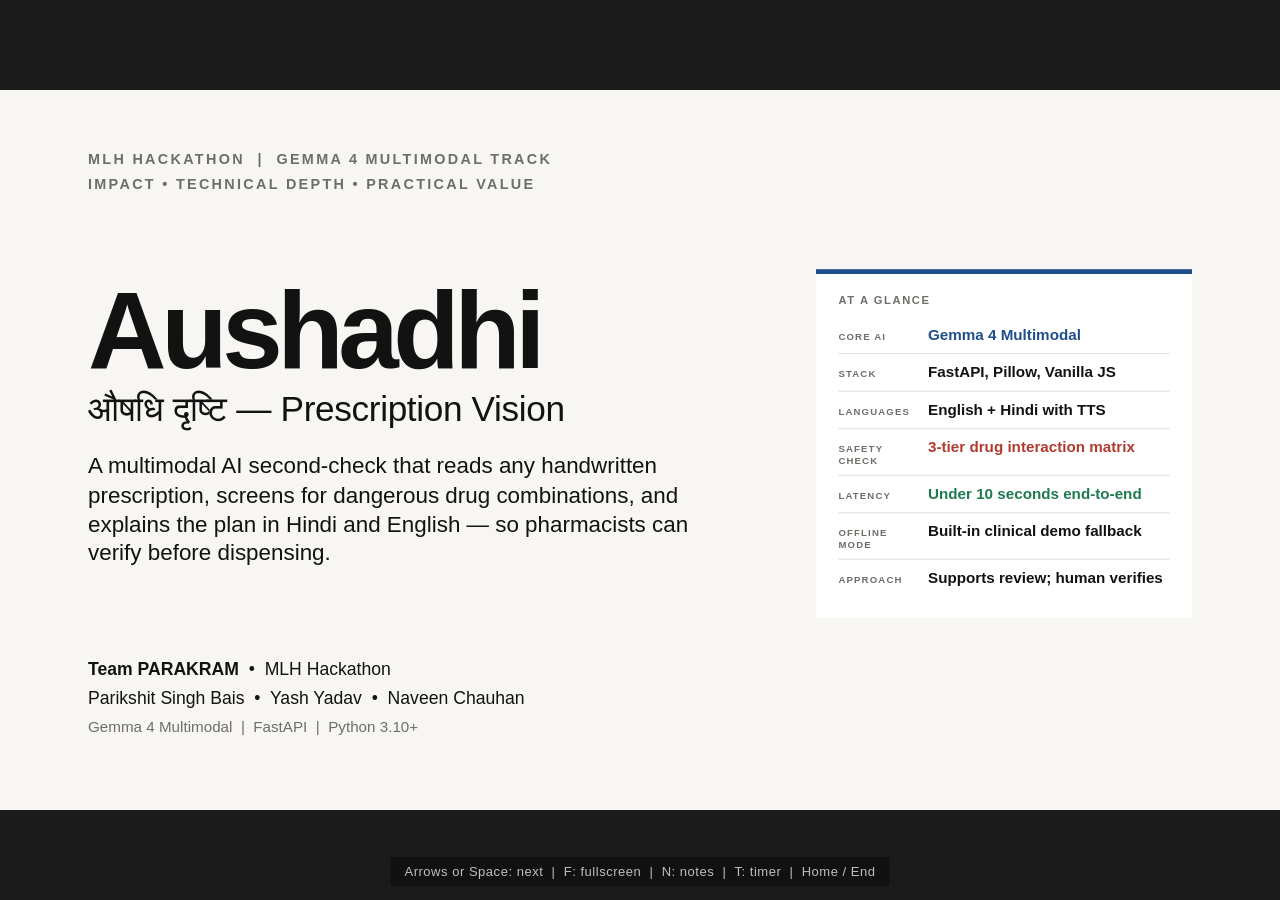
==== presentation/AushadhiDrishti_Pitch.html @ d23958fc "Final : App Completion" ====
<!DOCTYPE html>
<html lang="en">
<head>
<meta charset="utf-8">
<meta name="viewport" content="width=device-width, initial-scale=1">
<title>AushadhiDrishti | MLH Hackathon | Gemma 4 Multimodal</title>
<style>
:root{
  --bg:#F7F6F2;--ink:#121212;--mute:#6E6E69;--rule:#D9D7CF;--card:#FFFFFF;
  --blue:#1F4E8C;--blue-l:#8FAAD0;--blue-t:#E8EEF7;
  --green:#1E7A4F;--red:#B23A2E;--amber:#C97B1A;
  --font:"Inter","Segoe UI","Helvetica Neue",Arial,sans-serif;
  --mono:"Cascadia Mono",Consolas,"SF Mono",Menlo,monospace;
}
*{box-sizing:border-box;margin:0;padding:0}
html,body{height:100%;background:#1b1b1b;overflow:hidden;font-family:var(--font);color:var(--ink)}
body{-webkit-font-smoothing:antialiased;font-variant-numeric:tabular-nums}

#stage{position:fixed;left:50%;top:50%;width:1600px;height:900px;transform-origin:center center;background:var(--bg);overflow:hidden}
.slide{position:absolute;inset:0;padding:72px 110px 88px;display:none;flex-direction:column}
.slide.active{display:flex;animation:fade .3s ease both}
@keyframes fade{from{opacity:0}to{opacity:1}}
.notes{display:none}
.kicker{font-size:18px;letter-spacing:.16em;text-transform:uppercase;color:var(--mute);font-weight:600;margin-bottom:14px}
h2{font-size:52px;line-height:1.1;font-weight:600;letter-spacing:-.02em;max-width:1380px;margin-bottom:32px}
h3{font-size:26px;font-weight:600;letter-spacing:-.01em}
p{font-size:27px;line-height:1.4}
.mute{color:var(--mute)}
.b{color:var(--blue)}.g{color:var(--green)}.r{color:var(--red)}.a{color:var(--amber)}
.fill{flex:1}

.chrome{position:absolute;left:110px;right:110px;bottom:28px;display:flex;justify-content:space-between;font-size:15px;color:var(--mute);letter-spacing:.04em;z-index:5}
.progress{position:absolute;left:0;bottom:0;height:4px;background:var(--blue);width:0;transition:width .3s ease;z-index:6}
#stage.cover .chrome,#stage.cover .progress{display:none}
#timer{position:absolute;top:20px;right:32px;font-size:15px;color:var(--mute);letter-spacing:.06em;display:none;z-index:7}
#timer.on{display:block}

[data-f]{opacity:0;transition:opacity .4s ease}
[data-f].on{opacity:1}
.rise{transform:translateY(24px);transition:opacity .5s ease,transform .65s cubic-bezier(.2,.7,.2,1)}
.rise.on{transform:none}
[data-f].stagger{opacity:1}
.stagger>*{opacity:0;transform:translateY(20px);transition:opacity .45s ease,transform .6s cubic-bezier(.2,.7,.2,1)}
.stagger.on>*{opacity:1;transform:none}
.stagger.on>*:nth-child(2){transition-delay:.1s}
.stagger.on>*:nth-child(3){transition-delay:.2s}
.stagger.on>*:nth-child(4){transition-delay:.3s}
.stagger.on>*:nth-child(5){transition-delay:.4s}
.stagger.on>*:nth-child(6){transition-delay:.5s}

@keyframes up{from{opacity:0;transform:translateY(16px)}to{opacity:1;transform:none}}
.slide.active .kicker{animation:up .45s ease both}
.slide.active h2{animation:up .55s ease .07s both}

/* ============ COVER ============ */
.cover-wrap{display:flex;flex:1;gap:60px}
.cl{flex:1;display:flex;flex-direction:column;justify-content:space-between}
.event{font-size:18px;letter-spacing:.16em;text-transform:uppercase;font-weight:600;color:var(--mute);line-height:1.7}
.cover-name{font-size:136px;line-height:.88;font-weight:700;letter-spacing:-.05em}
.cover-name span{font-size:44px;display:block;letter-spacing:-.01em;font-weight:500;margin-top:12px;line-height:1.15}
.cover-sub{font-size:28px;line-height:1.3;max-width:820px;margin-top:28px}
.authors{font-size:22px;line-height:1.6}
.authors .mute{font-size:19px}
.cr{width:470px;display:flex;align-items:center}
.infocard{background:#fff;width:100%;padding:24px 28px 28px;border-top:6px solid var(--blue)}
.infocard .fn{font-size:14px;letter-spacing:.14em;text-transform:uppercase;color:var(--mute);font-weight:600;margin-bottom:14px}
.infocard .row{display:flex;align-items:baseline;gap:12px;padding:11px 0;border-bottom:1px solid var(--rule)}
.infocard .row:last-child{border-bottom:none}
.infocard .label{font-size:12px;letter-spacing:.12em;text-transform:uppercase;color:var(--mute);font-weight:600;flex-shrink:0;width:100px}
.infocard .val{font-size:19px;font-weight:600;line-height:1.25}
.slide.active .cover-sub{animation:up .75s ease .22s both}
.slide.active .cover-name{animation:up .75s ease both}
.slide.active .authors,.slide.active .event{animation:up .75s ease .38s both}

/* ============ STAT BAND ============ */
.stat-band{display:grid;grid-template-columns:repeat(4,1fr);column-gap:0;margin-bottom:30px}
.stat-cell{padding:24px 28px 26px;border-left:1px solid var(--rule)}
.stat-cell:first-child{border-left:none}
.stat-cell .num{font-size:56px;font-weight:700;letter-spacing:-.03em;line-height:1;margin-bottom:8px}
.stat-cell .num.r{color:var(--red)}.stat-cell .num.b{color:var(--blue)}.stat-cell .num.a{color:var(--amber)}.stat-cell .num.g{color:var(--green)}
.stat-cell .desc{font-size:20px;line-height:1.35;color:var(--mute)}
.stat-cell .src{font-size:13px;color:#aaa;margin-top:6px;letter-spacing:.02em}

/* ============ HOOKBAND ============ */
.hookband{background:var(--ink);color:#fff;padding:22px 36px;display:flex;align-items:baseline;gap:22px}
.hookband .k2{font-size:16px;letter-spacing:.16em;text-transform:uppercase;color:#bdbbb2;font-weight:600;flex-shrink:0}
.hookband .v{font-size:32px;font-weight:700;letter-spacing:-.02em;line-height:1.3}
.hookband .v span{color:var(--blue-l)}

/* ============ 2-COL LAYOUT ============ */
.two-col{display:grid;grid-template-columns:1fr 1fr;column-gap:60px;flex:1}
.two-col-wide{display:grid;grid-template-columns:580px 1fr;column-gap:60px;flex:1}

/* ============ LADDER ============ */
.ladder{position:relative;padding-left:64px}
.ladder::before{content:"";position:absolute;left:20px;top:6px;bottom:6px;border-left:2px solid var(--ink)}
.ladder::after{content:"";position:absolute;left:12px;bottom:2px;width:15px;height:15px;border-right:2px solid var(--ink);border-bottom:2px solid var(--ink);transform:rotate(45deg) translate(-4px,-4px)}
.rung{display:grid;grid-template-columns:260px 1fr;align-items:center;column-gap:18px;background:var(--card);padding:0 22px;height:76px;margin-bottom:9px;border-left:6px solid #BDBBB2}
.rung b{font-size:22px;font-weight:700}
.rung span{font-size:19px;color:var(--mute);line-height:1.3}
.rung.hot{background:var(--blue);border-color:var(--blue);color:#fff}
.rung.hot span{color:#dbe5f3}
.rung.end{border-color:var(--ink)}

/* ============ BLOCKS (4-UP) ============ */
.blocks{display:grid;grid-template-columns:repeat(4,1fr);column-gap:22px}
.blk{background:var(--card);padding:20px 20px 22px;border-top:6px solid var(--ink)}
.blk.b1{border-color:var(--blue)}.blk.b2{border-color:var(--green)}.blk.b3{border-color:var(--red)}.blk.b4{border-color:var(--amber)}
.blk .id{font-size:15px;letter-spacing:.14em;color:var(--mute);font-weight:600;margin-bottom:6px}
.blk h3{font-size:26px;margin-bottom:8px}
.blk .an{font-size:19px;line-height:1.3;font-weight:500;margin-bottom:14px}
.blk .cd{font-family:var(--mono);font-size:16px;background:var(--bg);padding:11px 13px;line-height:1.55;white-space:pre}

/* ============ DEMO ============ */
.demo-col h3{font-size:22px;margin-bottom:14px;padding-bottom:10px;border-bottom:2px solid var(--ink)}
.demo-row{display:grid;grid-template-columns:28px 1fr;column-gap:14px;align-items:start;padding:11px 0;border-bottom:1px solid var(--rule)}
.demo-row .icon{font-size:18px;font-weight:700;color:var(--blue);line-height:1.4}
.demo-row .text h4{font-size:19px;font-weight:600;margin-bottom:2px}
.demo-row .text p{font-size:16px;color:var(--mute);line-height:1.4}
.demo-output{background:var(--ink);color:#fff;padding:16px 22px;margin-top:14px}
.demo-output .k2{font-size:12px;letter-spacing:.16em;text-transform:uppercase;color:#bdbbb2;font-weight:600;margin-bottom:7px}
.demo-output .v{font-family:var(--mono);font-size:16px;line-height:1.7}
.demo-output .v .safe{color:#7dce9f}.demo-output .v .warn{color:#e8a87c}.demo-output .v .crit{color:#e07070}

/* ============ COMPARISON ============ */
.cmp-hdr{display:grid;grid-template-columns:300px 1fr 1fr 1fr;font-size:13px;letter-spacing:.16em;text-transform:uppercase;color:var(--mute);font-weight:600;padding-bottom:9px;border-bottom:2px solid var(--ink)}
.crow{display:grid;grid-template-columns:300px 1fr 1fr 1fr;align-items:center;min-height:62px;border-bottom:1px solid var(--rule);padding:4px 0}
.crow .feat{font-size:20px;font-weight:500;padding-right:20px}
.crow .cell{font-size:18px;text-align:center;padding:0 6px}
.crow.star{background:var(--blue-t);border-left:6px solid var(--blue);padding-left:16px;margin-left:-22px}
.crow.star .feat{font-weight:700}
.crow .tick{font-size:20px;font-weight:700;color:var(--green)}
.crow .cross{font-size:18px;font-weight:600;color:var(--mute)}
.crow .partial{font-size:16px;color:var(--amber)}

/* ============ CLOSING ============ */
.take{display:grid;grid-template-columns:repeat(3,1fr);column-gap:32px}
.tk{border-top:6px solid var(--blue);padding-top:18px}
.tk:nth-child(2){border-color:var(--green)}.tk:nth-child(3){border-color:var(--red)}
.tk .n{font-size:76px;font-weight:700;letter-spacing:-.04em;line-height:1;color:var(--blue)}
.tk:nth-child(2) .n{color:var(--green)}.tk:nth-child(3) .n{color:var(--red)}
.tk h3{font-size:28px;margin:12px 0 7px;line-height:1.2}
.tk p{font-size:21px;color:var(--mute);line-height:1.38}
.close-band{background:var(--ink);color:#fff;padding:26px 40px;display:grid;grid-template-columns:1fr 1.1fr;column-gap:48px;align-items:center;margin-top:30px}
.close-band .th{font-size:48px;font-weight:700;letter-spacing:-.03em;line-height:1}
.close-band .nm{font-size:18px;color:#bdbbb2;margin-top:9px;line-height:1.45}
.close-band .q .k2{font-size:14px;letter-spacing:.16em;text-transform:uppercase;color:#bdbbb2;font-weight:600;margin-bottom:7px}
.close-band .q .v{font-size:25px;line-height:1.35;font-weight:600}
.close-band .q .v span{color:var(--blue-l)}

/* ============ FEAT LIST ============ */
.feat-list{list-style:none;margin-top:6px}
.feat-list li{font-size:19px;padding:10px 0;border-bottom:1px solid var(--rule);display:grid;grid-template-columns:24px 1fr;column-gap:10px;line-height:1.3}
.feat-list li::before{content:"";width:5px;height:5px;background:var(--blue);border-radius:50%;margin-top:8px;justify-self:center}

#notes{position:fixed;left:0;right:0;bottom:0;background:#111;color:#e9e8e2;font-size:17px;line-height:1.5;padding:15px 26px;display:none;z-index:50;max-height:28vh;overflow:auto;border-top:1px solid #333}
#notes.on{display:block}
#help{position:fixed;left:50%;bottom:14px;transform:translateX(-50%);background:#111;color:#cfcdc5;font-size:13px;letter-spacing:.04em;padding:7px 14px;border-radius:2px;z-index:60;opacity:0;transition:opacity .4s;pointer-events:none}
#help.on{opacity:.92}

@page{size:1600px 900px;margin:0}
@media print{
  html,body{background:#fff;overflow:visible;height:auto}
  #stage{position:static;transform:none !important;width:1600px;height:auto;overflow:visible}
  .slide,.slide.active{display:flex;position:relative;width:1600px;height:900px;page-break-after:always;break-after:page;background:var(--bg)}
  [data-f]{opacity:1 !important}.rise{transform:none !important}
  .stagger>*{opacity:1 !important;transform:none !important;transition:none}
  *{animation:none !important}
  .chrome,.progress,#timer,#notes,#help{display:none !important}
}
</style>
</head>
<body>
<div id="stage">
  <div class="progress" id="progress"></div>
  <div class="chrome"><span>AushadhiDrishti &nbsp;|&nbsp; MLH Hackathon &nbsp;|&nbsp; Gemma 4 Multimodal</span><span id="counter"></span></div>
  <div id="timer"></div>

<!-- ==================== SLIDE 1: COVER ==================== -->
<section class="slide" data-cover="1">
  <aside class="notes">OPENING — 45 seconds. Lead with the human problem, not the technology. "Every day in India, millions of handwritten prescriptions are dispensed without a single automated safety check. When that goes wrong, people are harmed — and most of that harm is preventable." Then introduce the name and what it does in one sentence. Point at the info card. Do not rush the first 20 seconds.</aside>
  <div class="cover-wrap">
    <div class="cl">
      <div class="event">MLH Hackathon &nbsp;|&nbsp; Gemma 4 Multimodal Track<br>Impact &bull; Technical Depth &bull; Practical Value</div>
      <div>
        <h1 class="cover-name">Aushadhi<span>औषधि दृष्टि &mdash; Prescription Vision</span></h1>
        <div class="cover-sub">A multimodal AI second-check that reads any handwritten prescription, screens for dangerous drug combinations, and explains the plan in Hindi and English &mdash; so pharmacists can verify before dispensing.</div>
      </div>
      <div class="authors"><strong>Team PARAKRAM</strong> &nbsp;&bull;&nbsp; MLH Hackathon<br>Parikshit Singh Bais &nbsp;&bull;&nbsp; Yash Yadav &nbsp;&bull;&nbsp; Naveen Chauhan<br><span class="mute">Gemma 4 Multimodal &nbsp;|&nbsp; FastAPI &nbsp;|&nbsp; Python 3.10+</span></div>
    </div>
    <div class="cr">
      <div class="infocard">
        <div class="fn">At a glance</div>
        <div class="row"><span class="label">Core AI</span><span class="val b">Gemma 4 Multimodal</span></div>
        <div class="row"><span class="label">Stack</span><span class="val">FastAPI, Pillow, Vanilla JS</span></div>
        <div class="row"><span class="label">Languages</span><span class="val">English + Hindi with TTS</span></div>
        <div class="row"><span class="label">Safety check</span><span class="val r">3-tier drug interaction matrix</span></div>
        <div class="row"><span class="label">Latency</span><span class="val g">Under 10 seconds end-to-end</span></div>
        <div class="row"><span class="label">Offline mode</span><span class="val">Built-in clinical demo fallback</span></div>
        <div class="row"><span class="label">Approach</span><span class="val">Supports review; human verifies</span></div>
      </div>
    </div>
  </div>
</section>

<!-- ==================== SLIDE 2: THE PROBLEM — WITH EVIDENCE ==================== -->
<section class="slide">
  <aside class="notes">THE PROBLEM — 75 seconds. Lead with the WHO stat: 1 in 30. That is the only number you need to say slowly. Then move to the India evidence: "An ICMR multicentre study of nearly 5,000 prescriptions found 38.7% were incomplete and 9.8% had deviations an expert panel judged unacceptable." Pause. "And of the prescribing errors analysed in a tertiary hospital study, 40.9% came from illegible handwriting alone." These are published, peer-reviewed numbers — not estimates. End: "These are not edge cases. This is the baseline."</aside>
  <div class="kicker">The evidence</div>
  <h2>Medication harm is common, preventable, and under-addressed in India</h2>
  <div class="stat-band stagger" data-f="1">
    <div class="stat-cell">
      <div class="num r">1 in 30</div>
      <div class="desc">Patients affected by medication-related harm in healthcare settings</div>
      <div class="src">WHO Patient Safety Fact Sheet, 2023</div>
    </div>
    <div class="stat-cell">
      <div class="num a">38.7%</div>
      <div class="desc">Of 4,838 Indian outpatient prescriptions were incomplete &mdash; missing dose, duration, or frequency</div>
      <div class="src">Shetty et al., ICMR 13-centre study, IJMR 2024</div>
    </div>
    <div class="stat-cell">
      <div class="num r">9.8%</div>
      <div class="desc">Had deviations judged <em>unacceptable</em> by expert review: potential interactions, ADRs, or resistance</div>
      <div class="src">Shetty et al., ICMR 13-centre study, IJMR 2024</div>
    </div>
    <div class="stat-cell">
      <div class="num b">40.9%</div>
      <div class="desc">Of prescribing errors in a tertiary hospital were caused by illegible handwriting alone</div>
      <div class="src">Medication Errors in LMIC Tertiary Hospital, PMC 2021</div>
    </div>
  </div>
  <div class="hookband rise" data-f="2">
    <div class="k2">WHO estimate</div>
    <div class="v">Medication errors cost <span>US$42 billion globally each year</span> &mdash; and more than half of all preventable patient harm is medication-related &nbsp;(WHO, 2017)</div>
  </div>
</section>

<!-- ==================== SLIDE 3: THE SOLUTION + GEMMA 4 ==================== -->
<section class="slide">
  <aside class="notes">SOLUTION AND GEMMA 4 — 90 seconds. Left: the workflow in plain English. Right: why Gemma 4 is the right model. "Gemma 4 is the only model that reads an image of handwriting zero-shot and returns a structured clinical JSON with every field — drug name, dose, frequency, timing, duration — without a single labelled training example from us." Emphasise the ladder step highlighted in blue. End with the key insight band.</aside>
  <div class="kicker">The solution &amp; Gemma 4</div>
  <h2>One photo. Structured safety review. Human verifies.</h2>
  <div class="two-col-wide">
    <div class="ladder stagger" data-f="1">
      <div class="rung"><b>Photo or upload</b><span>Camera, file, or 3 built-in clinical demo presets</span></div>
      <div class="rung"><b>Pillow preprocessing</b><span>EXIF correction, contrast balance, unsharp-mask (&lt;0.3 s)</span></div>
      <div class="rung hot"><b>Gemma 4 Multimodal</b><span>Zero-shot vision: extracts all fields as structured JSON (&sim;7 s)</span></div>
      <div class="rung"><b>Brand &rarr; generic resolver</b><span>200+ Indian brand names mapped; 3-tier interaction matrix (&lt;0.1 s)</span></div>
      <div class="rung end"><b>Bilingual patient plan</b><span>Hindi + English timetable, TTS voice readout, printable card</span></div>
    </div>
    <div data-f="2">
      <h3 style="margin-bottom:18px">Why Gemma 4 is the right tool</h3>
      <ul class="feat-list">
        <li>Vision-native: submits the raw JPEG directly &mdash; no OCR pre-pass, no segmentation, no template</li>
        <li>Reads clinical shorthand: "1-0-1 BD", "OD", "TDS", "SOS", "ac/pc" decoded to structured schedule automatically</li>
        <li>Zero-shot generalisation across handwriting styles &mdash; no labelled prescription dataset required</li>
        <li>Returns validated JSON with every field separately: name, strength, dose, frequency, timing, duration, uncertainty</li>
        <li>Replaces an entire OCR + NLP + NER pipeline with a single, auditable API call</li>
        <li>Edge-capable variants (E2B/E4B) make on-device deployment feasible for rural clinics without cloud dependency</li>
      </ul>
      <div class="hookband rise" data-f="3" style="margin-top:18px">
        <div class="k2">Key design principle</div>
        <div class="v">AushadhiDrishti <span>surfaces findings for human review</span> &mdash; it does not replace clinical judgment</div>
      </div>
    </div>
  </div>
</section>

<!-- ==================== SLIDE 4: LIVE DEMO + REAL OUTPUT ==================== -->
<section class="slide">
  <aside class="notes">DEMO — 90 seconds. Open the running application now if possible. Walk through Scenario 3 (Arthritis + Warfarin) because it is the most dramatic. "I upload this prescription. Within 10 seconds the system has extracted three drugs, matched them to generics, screened for interactions, and flagged this combination as contraindicated with a safety index of 2 out of 100. It then reads the warning aloud in Hindi." If no live demo, use this slide. Left column narrates the steps; right column shows the actual terminal output the judge would see.</aside>
  <div class="kicker">Live demonstration &mdash; Scenario 3: Critical risk</div>
  <h2>Three clinical presets &mdash; one shows a contraindicated combination in real time</h2>
  <div class="two-col">
    <div class="demo-col" data-f="1">
      <h3>What happens step by step</h3>
      <div class="demo-row"><div class="icon">1</div><div class="text"><h4>One-click or file upload</h4><p>Three built-in clinical presets for instant evaluation &mdash; no prescription needed for the demo</p></div></div>
      <div class="demo-row"><div class="icon">2</div><div class="text"><h4>Live pipeline telemetry</h4><p>NDJSON streaming shows each stage with elapsed time &mdash; no spinner, full transparency</p></div></div>
      <div class="demo-row"><div class="icon">3</div><div class="text"><h4>Gemma 4 extracts all fields</h4><p>Drug name, strength, dosage, frequency (1-0-1 notation), timing, duration &mdash; each field separately</p></div></div>
      <div class="demo-row"><div class="icon">4</div><div class="text"><h4>Interaction flagged before dispensing</h4><p>Contraindicated combinations shown in red with plain-language explanation in Hindi and English</p></div></div>
      <div class="demo-row"><div class="icon">5</div><div class="text"><h4>Voice readout + printable card</h4><p>Web Speech API reads the Hindi timetable aloud; exportable summary card for low-literacy patients</p></div></div>
    </div>
    <div class="demo-col" data-f="2">
      <h3>Actual output &mdash; Warfarin + Ibuprofen</h3>
      <div class="demo-output">
        <div class="k2">Gemma 4 vision extraction</div>
        <div class="v"><span>Patient: [extracted from image]</span>
<span>Brufen 400mg (Ibuprofen) &mdash; 1-0-1, After meals</span>
<span>Warfarin 5mg &mdash; 0-0-1, Evening</span>
<span>Omeprazole 20mg &mdash; 1-0-0, Empty stomach</span></div>
      </div>
      <div class="demo-output" style="margin-top:10px">
        <div class="k2">Interaction screening result</div>
        <div class="v"><span class="crit">CONTRAINDICATED &mdash; CRITICAL RISK</span>
<span class="warn">Ibuprofen (NSAID) + Warfarin:</span>
<span class="warn">Major haemorrhagic risk. NSAID potentiates</span>
<span class="warn">anticoagulant effect. Verify promptly.</span>
<span class="safe">Safety Index: 2 / 100</span></div>
      </div>
      <div class="demo-output" style="margin-top:10px">
        <div class="k2">Hindi advisory (TTS voice output)</div>
        <div class="v" style="font-family:var(--font)"><span class="warn">वारफेरिन और आइबुप्रोफेन एक साथ न लें।</span>
<span>गंभीर रक्तस्राव का खतरा। डॉक्टर से</span>
<span>तुरन्त संपर्क करें।</span></div>
      </div>
    </div>
  </div>
</section>

<!-- ==================== SLIDE 5: IMPACT — WHO-ALIGNED USE CASES ==================== -->
<section class="slide">
  <aside class="notes">IMPACT — 60 seconds. "The judging criteria ask for real-world impact. Let me give you five concrete scenarios where AushadhiDrishti prevents harm today." Use the Ramesh story for the contraindicated case — it is specific and human. Quickly name the others: elderly TTS, rural clinic offline, pharmacist one-click. End with the WHO alignment point: "This is not a feature we invented. WHO's Medication Without Harm initiative specifically prioritises polypharmacy and high-risk situations. We built a tool aligned with that framework."</aside>
  <div class="kicker">Real-world impact</div>
  <h2>Five concrete scenarios &mdash; aligned with WHO Medication Without Harm priorities</h2>
  <div class="blocks stagger" data-f="1">
    <div class="blk b1">
      <div class="id">01 &mdash; Polypharmacy</div>
      <h3>Ramesh, 68, Gwalior</h3>
      <div class="an">Receives Warfarin (cardiologist) and Ibuprofen (orthopaedist). Neither doctor sees the other's prescription. AushadhiDrishti flags CONTRAINDICATED before dispensing.</div>
      <div class="cd">Without: internal bleed
With: alert before counter</div>
    </div>
    <div class="blk b2">
      <div class="id">02 &mdash; Language barrier</div>
      <h3>Hindi TTS timetable</h3>
      <div class="an">700M Hindi-speaking patients receive English-only instructions. AushadhiDrishti reads the Morning / Afternoon / Night schedule aloud in Hindi for illiterate or elderly patients.</div>
      <div class="cd">Web Speech API
Hindi + English on demand</div>
    </div>
    <div class="blk b3">
      <div class="id">03 &mdash; Rural access</div>
      <h3>1 pharmacist per 2,000</h3>
      <div class="an">India's rural pharmacist density cannot support manual screening. The offline demo mode works without network or API key, so any pharmacy can evaluate it instantly.</div>
      <div class="cd">No internet required
Built-in fallback engine</div>
    </div>
    <div class="blk b4">
      <div class="id">04 &mdash; Incomplete prescriptions</div>
      <h3>38.7% are incomplete</h3>
      <div class="an">The ICMR 13-centre study found missing dose, duration, or frequency in 38.7% of prescriptions. AushadhiDrishti extracts each field separately and flags missing ones explicitly for pharmacist clarification.</div>
      <div class="cd">Field-level uncertainty
Escalates to human review</div>
    </div>
  </div>
  <div class="hookband rise" data-f="2" style="margin-top:24px">
    <div class="k2">WHO alignment</div>
    <div class="v">WHO's Medication Without Harm initiative prioritises <span>high-risk situations, polypharmacy, and transitions of care</span> &mdash; all three are core scenarios AushadhiDrishti addresses</div>
  </div>
</section>

<!-- ==================== SLIDE 6: TECHNICAL DEPTH + DIFFERENTIATION ==================== -->
<section class="slide">
  <aside class="notes">TECHNICAL DEPTH — 60 seconds. "For the technical judges." Walk left: non-obvious engineering decisions that separate this from a chatbot wrapper. Walk right: comparison table. Emphasise: streaming NDJSON is not a cosmetic choice — it gives the pharmacist real-time confidence that the system is working, which is critical for clinical trust. The offline fallback is the reason you can always demo, regardless of network. Scan history means every prescription review is auditable.</aside>
  <div class="kicker">Technical depth</div>
  <h2>Purpose-built clinical tool, not a chatbot wrapper</h2>
  <div class="two-col">
    <div data-f="1">
      <h3 style="margin-bottom:12px">Non-obvious engineering decisions</h3>
      <ul class="feat-list">
        <li><strong>Streaming NDJSON telemetry</strong> &mdash; each pipeline stage reports live with elapsed time; pharmacist sees exactly what is happening, building clinical trust</li>
        <li><strong>Offline fallback engine</strong> &mdash; clinical fixtures run without any API key; demonstrable in rural clinics with no internet</li>
        <li><strong>Brand-to-generic resolver</strong> &mdash; 200+ Indian brand names (Augmentin, Dolo, Brufen) mapped before interaction matching; most tools skip this step entirely</li>
        <li><strong>Field-level JSON extraction</strong> &mdash; strength, dose, units, frequency, timing, duration each returned separately; a wrong unit or frequency is as dangerous as a wrong drug name</li>
        <li><strong>Scan history with localStorage</strong> &mdash; every past review is auditable; re-open without re-uploading; individual delete</li>
        <li><strong>Zero framework dependency</strong> &mdash; Vanilla JS, CSS design tokens, dark/light mode; no build step, runs on any server</li>
      </ul>
    </div>
    <div data-f="2">
      <div class="cmp-hdr"><div>Capability</div><div style="text-align:center">AushadhiDrishti</div><div style="text-align:center">General chatbot</div><div style="text-align:center">OCR tool</div></div>
      <div class="crow star"><div class="feat">Handwriting + clinical shorthand</div><div class="cell tick">Yes &mdash; zero-shot</div><div class="cell partial">Prompt-only</div><div class="cell cross">No</div></div>
      <div class="crow"><div class="feat">Drug interaction screening</div><div class="cell tick">3-tier matrix</div><div class="cell cross">No</div><div class="cell cross">No</div></div>
      <div class="crow star"><div class="feat">Hindi TTS timetable</div><div class="cell tick">Full bilingual</div><div class="cell cross">No</div><div class="cell cross">No</div></div>
      <div class="crow"><div class="feat">Live streaming telemetry</div><div class="cell tick">Yes</div><div class="cell cross">No</div><div class="cell cross">No</div></div>
      <div class="crow"><div class="feat">Indian brand-name database</div><div class="cell tick">200+ mapped</div><div class="cell cross">No</div><div class="cell cross">No</div></div>
      <div class="crow star"><div class="feat">Works offline / no API key</div><div class="cell tick">Built-in fallback</div><div class="cell cross">No</div><div class="cell cross">No</div></div>
      <div class="crow"><div class="feat">Audit trail &amp; scan history</div><div class="cell tick">localStorage</div><div class="cell cross">No</div><div class="cell cross">No</div></div>
    </div>
  </div>
</section>

<!-- ==================== SLIDE 7: CLOSE ==================== -->
<section class="slide">
  <aside class="notes">CLOSING — 45 seconds. Three sentences, then stop. Do not introduce new information. "Gemma 4 multimodal lets us replace an entire OCR and NLP pipeline with a single, auditable API call &mdash; zero-shot, no training data, no fine-tuning." Pause. "AushadhiDrishti wraps that in a clinically rigorous pipeline that is deployable today on any phone, works offline, and speaks Hindi." Pause. "Every design decision was made for one person: a patient who cannot read English, who cannot ask follow-up questions, who just needs to know when to take which pill &mdash; safely." Then invite questions. Do not apologise. End with a pause and a smile. One-liner close from the evidence brief: "AushadhiDrishti does not replace clinical judgment; it aims to make important prescription details and potential risks easier to see, verify, and explain."</aside>
  <div class="kicker">Take-aways</div>
  <h2>Three things to remember</h2>
  <div class="take">
    <div class="tk rise" data-f="1">
      <div class="n">1</div>
      <h3>Gemma 4 does what OCR cannot</h3>
      <p>Zero-shot vision extraction of handwritten prescriptions, clinical shorthand, and structured JSON &mdash; a single API call replacing an entire pipeline.</p>
    </div>
    <div class="tk rise" data-f="2">
      <div class="n">2</div>
      <h3>Real impact, grounded in evidence</h3>
      <p>WHO: 1 in 30 patients harmed by medication. ICMR: 38.7% of prescriptions incomplete. AushadhiDrishti targets the exact failure modes published peer-reviewed research identifies.</p>
    </div>
    <div class="tk rise" data-f="3">
      <div class="n">3</div>
      <h3>Designed for the underserved</h3>
      <p>Hindi TTS, offline fallback, printable cards &mdash; every feature targets the 700 million patients currently ignored by English-only, always-online medical technology.</p>
    </div>
  </div>
  <div class="close-band rise" data-f="4">
    <div><div class="th">Thank you</div><div class="nm">Team PARAKRAM &nbsp;|&nbsp; MLH Hackathon &nbsp;|&nbsp; Gemma 4 Multimodal Track<br>Parikshit Singh Bais &nbsp;&bull;&nbsp; Yash Yadav &nbsp;&bull;&nbsp; Naveen Chauhan<br>github.com/sillypari/AushadhiDrishti</div></div>
    <div class="q">
      <div class="k2">One-line close</div>
      <div class="v">AushadhiDrishti does not replace clinical judgment &mdash; it makes important prescription details and potential risks <span>easier to see, verify, and explain.</span></div>
    </div>
  </div>
</section>

</div><!-- #stage -->

<div id="notes"></div>
<div id="help">Arrows or Space: next &nbsp;|&nbsp; F: fullscreen &nbsp;|&nbsp; N: notes &nbsp;|&nbsp; T: timer &nbsp;|&nbsp; Home / End</div>

<script>
(function(){
  var stage=document.getElementById('stage'),notesEl=document.getElementById('notes'),counter=document.getElementById('counter'),
      progress=document.getElementById('progress'),timerEl=document.getElementById('timer'),helpEl=document.getElementById('help');
  var slides=Array.prototype.slice.call(stage.querySelectorAll('.slide')),idx=0,step=0,startTime=null;

  function fit(){var s=Math.min(innerWidth/1600,innerHeight/900);stage.style.transform='translate(-50%,-50%) scale('+s+')';}
  addEventListener('resize',fit);fit();
  function pad(n){return n<10?'0'+n:''+n;}
  function maxStep(el){var m=0;el.querySelectorAll('[data-f]').forEach(function(n){m=Math.max(m,+n.getAttribute('data-f'));});return m;}

  function render(){
    var cur=slides[idx];
    slides.forEach(function(s,i){s.classList.toggle('active',i===idx);});
    cur.querySelectorAll('[data-f]').forEach(function(n){n.classList.toggle('on',+n.getAttribute('data-f')<=step);});
    stage.classList.toggle('cover',cur.hasAttribute('data-cover'));
    counter.textContent=pad(idx+1)+' / '+pad(slides.length);
    progress.style.width=((idx+1)/slides.length*100)+'%';
    var n=cur.querySelector('.notes');notesEl.textContent=n?n.textContent:'';
    history.replaceState(null,'','#'+(idx+1));
  }
  function next(){if(startTime===null)startTime=Date.now();
    if(step<maxStep(slides[idx]))step++;else if(idx<slides.length-1){idx++;step=0;}render();}
  function prev(){if(step>0)step--;else if(idx>0){idx--;step=maxStep(slides[idx]);}render();}
  function go(i){idx=Math.max(0,Math.min(slides.length-1,i));step=0;render();}

  document.addEventListener('keydown',function(e){
    var k=e.key;
    if(k==='ArrowRight'||k==='ArrowDown'||k==='PageDown'||k===' '||k==='Enter'){e.preventDefault();next();}
    else if(k==='ArrowLeft'||k==='ArrowUp'||k==='PageUp'||k==='Backspace'){e.preventDefault();prev();}
    else if(k==='Home')go(0);else if(k==='End')go(slides.length-1);
    else if(k==='f'||k==='F'){if(!document.fullscreenElement)document.documentElement.requestFullscreen&&document.documentElement.requestFullscreen();else document.exitFullscreen();}
    else if(k==='n'||k==='N')notesEl.classList.toggle('on');
    else if(k==='t'||k==='T')timerEl.classList.toggle('on');
    else if(k==='r'||k==='R'){startTime=null;timerEl.textContent='00:00';}
  });
  document.addEventListener('click',function(e){if(e.clientX>innerWidth*0.3)next();else prev();});
  var tx=null;
  document.addEventListener('touchstart',function(e){tx=e.touches[0].clientX;},{passive:true});
  document.addEventListener('touchend',function(e){if(tx===null)return;var dx=e.changedTouches[0].clientX-tx;tx=null;if(Math.abs(dx)>50){if(dx<0)next();else prev();}});
  setInterval(function(){if(startTime===null){timerEl.textContent='00:00';return;}var s=Math.floor((Date.now()-startTime)/1000);timerEl.textContent=pad(Math.floor(s/60))+':'+pad(s%60);},500);

  var h=parseInt(location.hash.replace('#',''),10);
  if(h&&h>=1&&h<=slides.length)idx=h-1;
  if(/all/.test(location.search))step=maxStep(slides[idx]);
  render();
  helpEl.classList.add('on');setTimeout(function(){helpEl.classList.remove('on');},4500);
})();
</script>
</body>
</html>
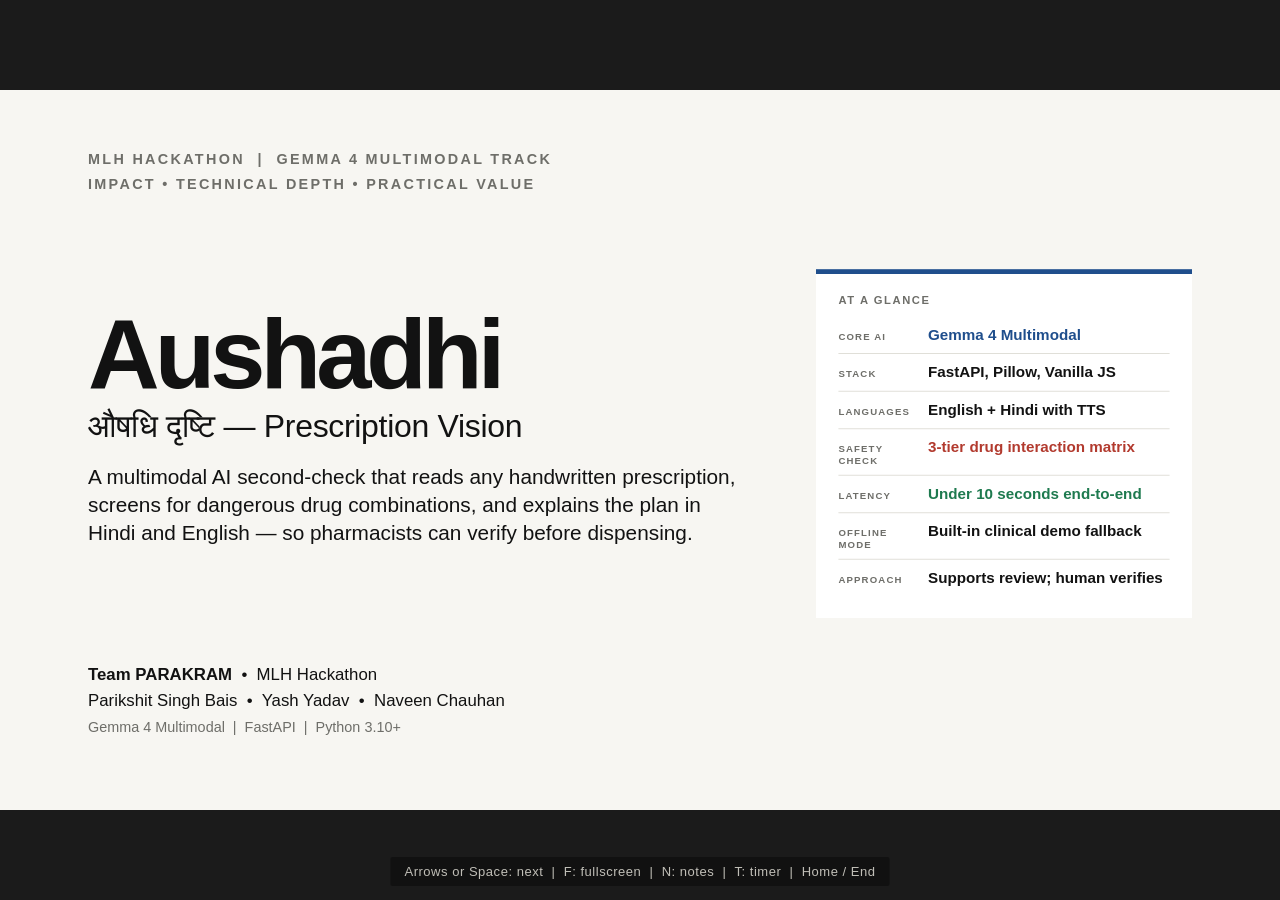
==== commit e0fd1097: "Final" ====
--- a/presentation/AushadhiDrishti_Pitch.html
+++ b/presentation/AushadhiDrishti_Pitch.html
@@ -56,11 +56,11 @@
 .cover-wrap{display:flex;flex:1;gap:60px}
 .cl{flex:1;display:flex;flex-direction:column;justify-content:space-between}
 .event{font-size:18px;letter-spacing:.16em;text-transform:uppercase;font-weight:600;color:var(--mute);line-height:1.7}
-.cover-name{font-size:136px;line-height:.88;font-weight:700;letter-spacing:-.05em}
-.cover-name span{font-size:44px;display:block;letter-spacing:-.01em;font-weight:500;margin-top:12px;line-height:1.15}
-.cover-sub{font-size:28px;line-height:1.3;max-width:820px;margin-top:28px}
-.authors{font-size:22px;line-height:1.6}
-.authors .mute{font-size:19px}
+.cover-name{font-size:124px;line-height:.9;font-weight:700;letter-spacing:-.05em}
+.cover-name span{font-size:40px;display:block;letter-spacing:-.01em;font-weight:500;margin-top:10px;line-height:1.15}
+.cover-sub{font-size:26px;line-height:1.35;max-width:820px;margin-top:24px}
+.authors{font-size:21px;line-height:1.55}
+.authors .mute{font-size:18px}
 .cr{width:470px;display:flex;align-items:center}
 .infocard{background:#fff;width:100%;padding:24px 28px 28px;border-top:6px solid var(--blue)}
 .infocard .fn{font-size:14px;letter-spacing:.14em;text-transform:uppercase;color:var(--mute);font-weight:600;margin-bottom:14px}
@@ -73,85 +73,108 @@
 .slide.active .authors,.slide.active .event{animation:up .75s ease .38s both}
 
 /* ============ STAT BAND ============ */
-.stat-band{display:grid;grid-template-columns:repeat(4,1fr);column-gap:0;margin-bottom:30px}
-.stat-cell{padding:24px 28px 26px;border-left:1px solid var(--rule)}
+.stat-band{display:grid;grid-template-columns:repeat(4,1fr);column-gap:0;margin-bottom:28px}
+.stat-cell{padding:22px 26px 24px;border-left:1px solid var(--rule)}
 .stat-cell:first-child{border-left:none}
-.stat-cell .num{font-size:56px;font-weight:700;letter-spacing:-.03em;line-height:1;margin-bottom:8px}
+.stat-cell .num{font-size:54px;font-weight:700;letter-spacing:-.03em;line-height:1;margin-bottom:8px}
 .stat-cell .num.r{color:var(--red)}.stat-cell .num.b{color:var(--blue)}.stat-cell .num.a{color:var(--amber)}.stat-cell .num.g{color:var(--green)}
-.stat-cell .desc{font-size:20px;line-height:1.35;color:var(--mute)}
+.stat-cell .desc{font-size:19px;line-height:1.35;color:var(--mute)}
 .stat-cell .src{font-size:13px;color:#aaa;margin-top:6px;letter-spacing:.02em}
 
 /* ============ HOOKBAND ============ */
-.hookband{background:var(--ink);color:#fff;padding:22px 36px;display:flex;align-items:baseline;gap:22px}
-.hookband .k2{font-size:16px;letter-spacing:.16em;text-transform:uppercase;color:#bdbbb2;font-weight:600;flex-shrink:0}
-.hookband .v{font-size:32px;font-weight:700;letter-spacing:-.02em;line-height:1.3}
+.hookband{background:var(--ink);color:#fff;padding:20px 32px;display:flex;align-items:baseline;gap:20px;border-radius:3px}
+.hookband .k2{font-size:15px;letter-spacing:.15em;text-transform:uppercase;color:#bdbbb2;font-weight:600;flex-shrink:0}
+.hookband .v{font-size:30px;font-weight:700;letter-spacing:-.02em;line-height:1.3}
 .hookband .v span{color:var(--blue-l)}
 
+/* In multi-column layouts, scale hookband proportionally */
+.two-col .hookband, .two-col-wide .hookband{padding:14px 22px;margin-top:14px;gap:16px}
+.two-col .hookband .k2, .two-col-wide .hookband .k2{font-size:12px;letter-spacing:.14em}
+.two-col .hookband .v, .two-col-wide .hookband .v{font-size:20px;line-height:1.35;font-weight:600}
+
 /* ============ 2-COL LAYOUT ============ */
-.two-col{display:grid;grid-template-columns:1fr 1fr;column-gap:60px;flex:1}
-.two-col-wide{display:grid;grid-template-columns:580px 1fr;column-gap:60px;flex:1}
+.two-col{display:grid;grid-template-columns:1fr 1fr;column-gap:54px;flex:1}
+.two-col-wide{display:grid;grid-template-columns:630px 1fr;column-gap:48px;flex:1}
 
 /* ============ LADDER ============ */
-.ladder{position:relative;padding-left:64px}
-.ladder::before{content:"";position:absolute;left:20px;top:6px;bottom:6px;border-left:2px solid var(--ink)}
-.ladder::after{content:"";position:absolute;left:12px;bottom:2px;width:15px;height:15px;border-right:2px solid var(--ink);border-bottom:2px solid var(--ink);transform:rotate(45deg) translate(-4px,-4px)}
-.rung{display:grid;grid-template-columns:260px 1fr;align-items:center;column-gap:18px;background:var(--card);padding:0 22px;height:76px;margin-bottom:9px;border-left:6px solid #BDBBB2}
-.rung b{font-size:22px;font-weight:700}
-.rung span{font-size:19px;color:var(--mute);line-height:1.3}
+.ladder{position:relative;padding-left:48px}
+.ladder::before{content:"";position:absolute;left:16px;top:8px;bottom:8px;border-left:2px solid var(--ink)}
+.ladder::after{content:"";position:absolute;left:8px;bottom:4px;width:15px;height:15px;border-right:2px solid var(--ink);border-bottom:2px solid var(--ink);transform:rotate(45deg) translate(-4px,-4px)}
+.rung{display:grid;grid-template-columns:215px 1fr;align-items:center;column-gap:16px;background:var(--card);padding:11px 20px;min-height:72px;margin-bottom:8px;border-left:6px solid #BDBBB2;border-radius:2px}
+.rung b{font-size:19px;font-weight:700;line-height:1.25}
+.rung span{font-size:16.5px;color:var(--mute);line-height:1.35}
 .rung.hot{background:var(--blue);border-color:var(--blue);color:#fff}
 .rung.hot span{color:#dbe5f3}
 .rung.end{border-color:var(--ink)}
 
 /* ============ BLOCKS (4-UP) ============ */
 .blocks{display:grid;grid-template-columns:repeat(4,1fr);column-gap:22px}
-.blk{background:var(--card);padding:20px 20px 22px;border-top:6px solid var(--ink)}
+.blk{background:var(--card);padding:20px 20px 22px;border-top:6px solid var(--ink);border-radius:2px}
 .blk.b1{border-color:var(--blue)}.blk.b2{border-color:var(--green)}.blk.b3{border-color:var(--red)}.blk.b4{border-color:var(--amber)}
-.blk .id{font-size:15px;letter-spacing:.14em;color:var(--mute);font-weight:600;margin-bottom:6px}
-.blk h3{font-size:26px;margin-bottom:8px}
-.blk .an{font-size:19px;line-height:1.3;font-weight:500;margin-bottom:14px}
-.blk .cd{font-family:var(--mono);font-size:16px;background:var(--bg);padding:11px 13px;line-height:1.55;white-space:pre}
+.blk .id{font-size:14px;letter-spacing:.14em;color:var(--mute);font-weight:600;margin-bottom:6px}
+.blk h3{font-size:24px;margin-bottom:8px}
+.blk .an{font-size:17.5px;line-height:1.35;font-weight:500;margin-bottom:12px}
+.blk .cd{font-family:var(--mono);font-size:15px;background:var(--bg);padding:10px 12px;line-height:1.55;white-space:pre;border-radius:2px}
 
 /* ============ DEMO ============ */
-.demo-col h3{font-size:22px;margin-bottom:14px;padding-bottom:10px;border-bottom:2px solid var(--ink)}
-.demo-row{display:grid;grid-template-columns:28px 1fr;column-gap:14px;align-items:start;padding:11px 0;border-bottom:1px solid var(--rule)}
+.demo-col h3{font-size:22px;margin-bottom:12px;padding-bottom:10px;border-bottom:2px solid var(--ink)}
+.demo-row{display:grid;grid-template-columns:28px 1fr;column-gap:14px;align-items:start;padding:10px 0;border-bottom:1px solid var(--rule)}
 .demo-row .icon{font-size:18px;font-weight:700;color:var(--blue);line-height:1.4}
-.demo-row .text h4{font-size:19px;font-weight:600;margin-bottom:2px}
-.demo-row .text p{font-size:16px;color:var(--mute);line-height:1.4}
-.demo-output{background:var(--ink);color:#fff;padding:16px 22px;margin-top:14px}
-.demo-output .k2{font-size:12px;letter-spacing:.16em;text-transform:uppercase;color:#bdbbb2;font-weight:600;margin-bottom:7px}
-.demo-output .v{font-family:var(--mono);font-size:16px;line-height:1.7}
+.demo-row .text h4{font-size:18.5px;font-weight:600;margin-bottom:2px}
+.demo-row .text p{font-size:15.5px;color:var(--mute);line-height:1.38}
+.demo-output{background:var(--ink);color:#fff;padding:14px 20px;margin-top:12px;border-radius:3px}
+.demo-output .k2{font-size:12px;letter-spacing:.16em;text-transform:uppercase;color:#bdbbb2;font-weight:600;margin-bottom:6px}
+.demo-output .v{font-family:var(--mono);font-size:15px;line-height:1.6}
+.demo-output .v span{display:block}
 .demo-output .v .safe{color:#7dce9f}.demo-output .v .warn{color:#e8a87c}.demo-output .v .crit{color:#e07070}
 
 /* ============ COMPARISON ============ */
-.cmp-hdr{display:grid;grid-template-columns:300px 1fr 1fr 1fr;font-size:13px;letter-spacing:.16em;text-transform:uppercase;color:var(--mute);font-weight:600;padding-bottom:9px;border-bottom:2px solid var(--ink)}
-.crow{display:grid;grid-template-columns:300px 1fr 1fr 1fr;align-items:center;min-height:62px;border-bottom:1px solid var(--rule);padding:4px 0}
-.crow .feat{font-size:20px;font-weight:500;padding-right:20px}
-.crow .cell{font-size:18px;text-align:center;padding:0 6px}
-.crow.star{background:var(--blue-t);border-left:6px solid var(--blue);padding-left:16px;margin-left:-22px}
+.cmp-hdr{display:grid;grid-template-columns:280px 1fr 1fr 1fr;font-size:12.5px;letter-spacing:.14em;text-transform:uppercase;color:var(--mute);font-weight:600;padding:0 12px 9px;border-bottom:2px solid var(--ink)}
+.crow{display:grid;grid-template-columns:280px 1fr 1fr 1fr;align-items:center;min-height:56px;border-bottom:1px solid var(--rule);padding:5px 12px;border-left:4px solid transparent}
+.crow.star{background:var(--blue-t);border-left:4px solid var(--blue);border-radius:2px}
+.crow .feat{font-size:18px;font-weight:500;padding-right:16px}
 .crow.star .feat{font-weight:700}
-.crow .tick{font-size:20px;font-weight:700;color:var(--green)}
-.crow .cross{font-size:18px;font-weight:600;color:var(--mute)}
-.crow .partial{font-size:16px;color:var(--amber)}
+.crow .cell{font-size:17px;text-align:center;padding:0 6px}
+.crow .tick{font-size:19px;font-weight:700;color:var(--green)}
+.crow .cross{font-size:17px;font-weight:600;color:var(--mute)}
+.crow .partial{font-size:15.5px;color:var(--amber)}
 
 /* ============ CLOSING ============ */
 .take{display:grid;grid-template-columns:repeat(3,1fr);column-gap:32px}
-.tk{border-top:6px solid var(--blue);padding-top:18px}
+.tk{border-top:6px solid var(--blue);padding-top:16px}
 .tk:nth-child(2){border-color:var(--green)}.tk:nth-child(3){border-color:var(--red)}
-.tk .n{font-size:76px;font-weight:700;letter-spacing:-.04em;line-height:1;color:var(--blue)}
+.tk .n{font-size:72px;font-weight:700;letter-spacing:-.04em;line-height:1;color:var(--blue)}
 .tk:nth-child(2) .n{color:var(--green)}.tk:nth-child(3) .n{color:var(--red)}
-.tk h3{font-size:28px;margin:12px 0 7px;line-height:1.2}
-.tk p{font-size:21px;color:var(--mute);line-height:1.38}
-.close-band{background:var(--ink);color:#fff;padding:26px 40px;display:grid;grid-template-columns:1fr 1.1fr;column-gap:48px;align-items:center;margin-top:30px}
-.close-band .th{font-size:48px;font-weight:700;letter-spacing:-.03em;line-height:1}
-.close-band .nm{font-size:18px;color:#bdbbb2;margin-top:9px;line-height:1.45}
-.close-band .q .k2{font-size:14px;letter-spacing:.16em;text-transform:uppercase;color:#bdbbb2;font-weight:600;margin-bottom:7px}
-.close-band .q .v{font-size:25px;line-height:1.35;font-weight:600}
+.tk h3{font-size:26px;margin:12px 0 7px;line-height:1.2}
+.tk p{font-size:19.5px;color:var(--mute);line-height:1.4}
+.close-band{background:var(--ink);color:#fff;padding:24px 36px;display:grid;grid-template-columns:1fr 1.15fr;column-gap:44px;align-items:center;margin-top:28px;border-radius:3px}
+.close-band .th{font-size:46px;font-weight:700;letter-spacing:-.03em;line-height:1}
+.close-band .nm{font-size:17.5px;color:#bdbbb2;margin-top:8px;line-height:1.45}
+.close-band .q .k2{font-size:13px;letter-spacing:.16em;text-transform:uppercase;color:#bdbbb2;font-weight:600;margin-bottom:6px}
+.close-band .q .v{font-size:23px;line-height:1.35;font-weight:600}
 .close-band .q .v span{color:var(--blue-l)}
 
 /* ============ FEAT LIST ============ */
 .feat-list{list-style:none;margin-top:6px}
-.feat-list li{font-size:19px;padding:10px 0;border-bottom:1px solid var(--rule);display:grid;grid-template-columns:24px 1fr;column-gap:10px;line-height:1.3}
-.feat-list li::before{content:"";width:5px;height:5px;background:var(--blue);border-radius:50%;margin-top:8px;justify-self:center}
+.feat-list li{
+  position:relative;
+  font-size:17.5px;
+  line-height:1.42;
+  padding:7px 0 7px 22px;
+  border-bottom:1px solid var(--rule);
+}
+.feat-list li:last-child{border-bottom:none}
+.feat-list li::before{
+  content:"";
+  position:absolute;
+  left:5px;
+  top:15px;
+  width:6px;
+  height:6px;
+  background:var(--blue);
+  border-radius:50%;
+}
+.feat-list li strong{color:var(--ink);font-weight:600}
 
 #notes{position:fixed;left:0;right:0;bottom:0;background:#111;color:#e9e8e2;font-size:17px;line-height:1.5;padding:15px 26px;display:none;z-index:50;max-height:28vh;overflow:auto;border-top:1px solid #333}
 #notes.on{display:block}
@@ -310,9 +333,9 @@
 
 <!-- ==================== SLIDE 5: IMPACT — WHO-ALIGNED USE CASES ==================== -->
 <section class="slide">
-  <aside class="notes">IMPACT — 60 seconds. "The judging criteria ask for real-world impact. Let me give you five concrete scenarios where AushadhiDrishti prevents harm today." Use the Ramesh story for the contraindicated case — it is specific and human. Quickly name the others: elderly TTS, rural clinic offline, pharmacist one-click. End with the WHO alignment point: "This is not a feature we invented. WHO's Medication Without Harm initiative specifically prioritises polypharmacy and high-risk situations. We built a tool aligned with that framework."</aside>
+  <aside class="notes">IMPACT — 60 seconds. "The judging criteria ask for real-world impact. Let me give you four concrete scenarios where AushadhiDrishti prevents harm today." Use the Ramesh story for the contraindicated case — it is specific and human. Quickly name the others: elderly TTS, rural clinic offline, incomplete prescription catch. End with the WHO alignment point: "This is not a feature we invented. WHO's Medication Without Harm initiative specifically prioritises polypharmacy and high-risk situations. We built a tool aligned with that framework."</aside>
   <div class="kicker">Real-world impact</div>
-  <h2>Five concrete scenarios &mdash; aligned with WHO Medication Without Harm priorities</h2>
+  <h2>Four real-world scenarios &mdash; aligned with WHO Medication Without Harm priorities</h2>
   <div class="blocks stagger" data-f="1">
     <div class="blk b1">
       <div class="id">01 &mdash; Polypharmacy</div>
